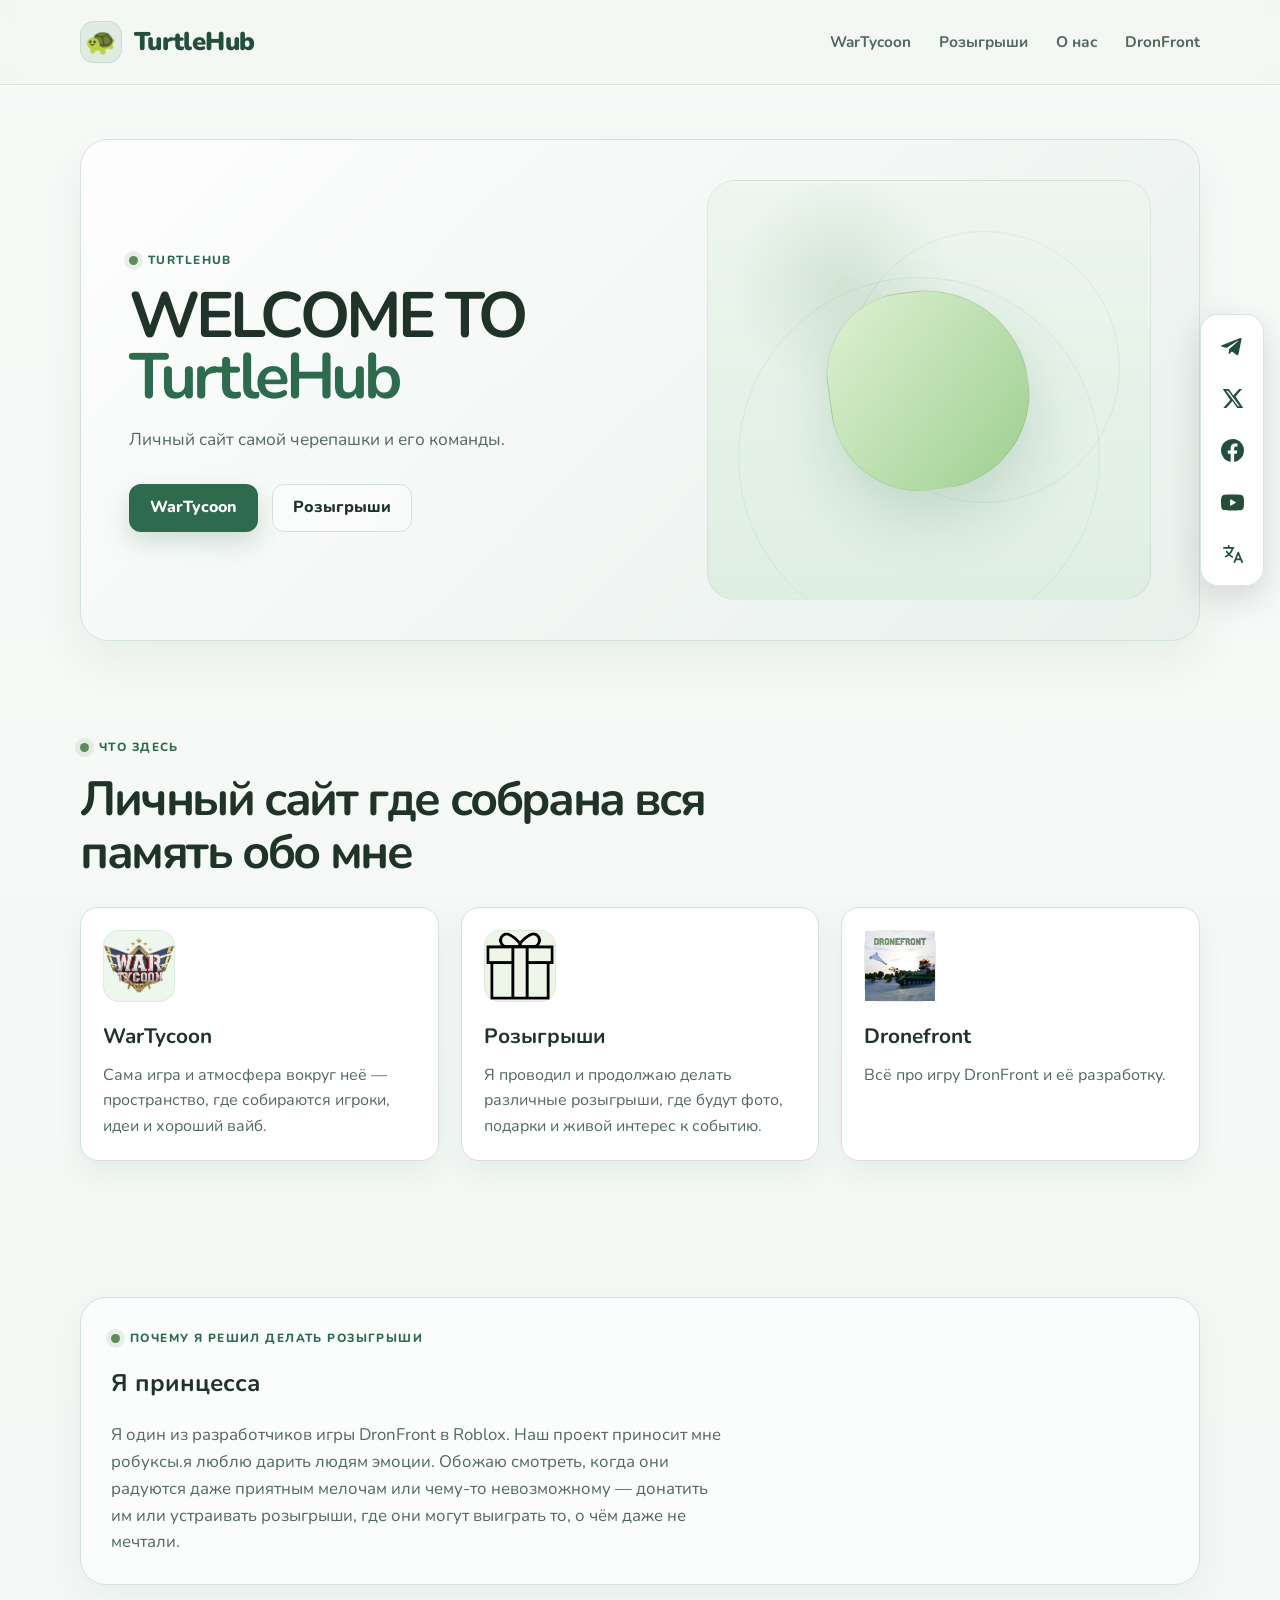
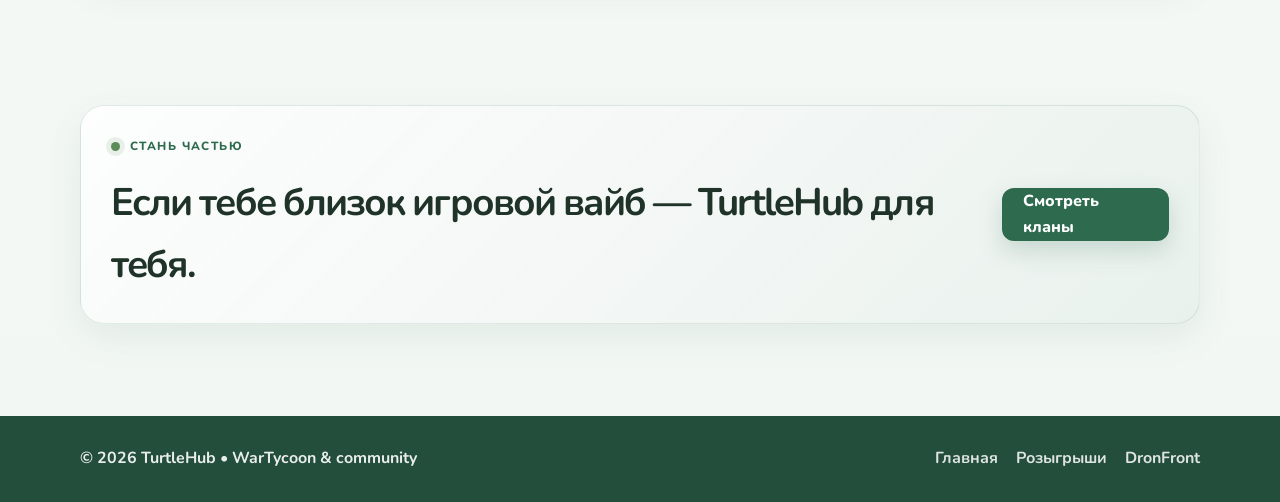
==== Index.html @ 0b76706e "test" ====
﻿<!DOCTYPE html>
<html lang="ru">
<head>
  <meta charset="UTF-8" />
  <meta name="viewport" content="width=device-width, initial-scale=1.0" />
  <meta name="theme-color" content="#F2F7F4" />
  <meta name="description" content= "WELCOME TO TURTLEHUB " />
  <title>TurtleHub — WarTycoon Community</title>
  <link rel="stylesheet" href="index.css" />
  <script src="index.js" defer></script>
</head>
<body>
  <header class="site-header">
    <div class="container nav">
      <a class="brand" href="index.html" aria-label="TurtleHub главная">
        <span class="brand-mark" aria-hidden="true">🐢</span>
        <span class="brand-name">TurtleHub</span>
      </a>

      <nav class="nav-links" aria-label="Главная навигация">
        <!-- <a href="index.html">Главная</a> -->
        <a href="wartycoon.html">WarTycoon</a>
        <a href="giveaways.html">Розыгрыши</a>
        <a href="clans.html">О нас</a>
        <a href="drontfront.html">DronFront</a>
      </nav>

      <!-- <a class="button button-primary" href="https://discord.gg/Zry3S6BJYK">Discord</a> -->
    </div>
  </header>

  <main>
    <section class="hero">
      <div class="container hero-inner">
        <div class="hero-copy">
          <p class="eyebrow">TurtleHub</p>
          <h1>WELCOME TO <span>TurtleHub</span></h1>
          <p class="lead">
             Личный сайт самой черепашки и его команды.
          </p>
          <div class="hero-actions">
            <a class="button button-primary" href="wartycoon.html">WarTycoon</a>
            <a class="button button-secondary" href="giveaways.html">Розыгрыши</a>
          </div>
        </div>

        <div class="hero-visual" aria-label="Иллюстрация комьюнити TurtleHub">
          <!-- <div class="badge">Live community • 3+ клана</div> -->
          <div class="shell-art" aria-hidden="true">
            <!-- <div class="shell-emoji">🐢</div> -->
          </div>
        </div>
      </div>
    </section>

    <section class="section">
      <div class="container">
        <div class="section-header">
          <p class="eyebrow eyebrow-dark">Что здесь</p>
          <h2>Личный сайт где собрана вся память обо мне</h2>
        </div>

        <div class="feature-grid">
          <article class="info-card">
            <div class="card-illustration illustration-1" aria-hidden="true">
                <img src="WT_logo1.png" alt="WarTycoon" />
            </div>
            <h3>WarTycoon</h3>
            <p>Сама игра и атмосфера вокруг неё — пространство, где собираются игроки, идеи и хороший вайб.</p>
          </article>

          <article class="info-card">
            <div class="card-illustration illustration-2" aria-hidden="true">
                <img src="GW_logo1.png" alt="Розыгрыши" />
            </div>
            <h3>Розыгрыши</h3>
            <p>Я проводил и продолжаю делать различные розыгрыши, где будут фото, подарки и живой интерес к событию.</p>
          </article>

          <article class="info-card">
            <div class="card-illustration illustration-3" aria-hidden="true">
                <img src="DF_logo1.jpg" alt="DronFront" />
            </div>
            <h3>Dronefront</h3>
            <p>Всё про игру DronFront и её разработку.</p>
          </article>
        </div>
      </div>
    </section>

    <!-- <section class="section gallery-section">
      <div class="container">
        <div class="section-header section-header-inline">
          <div>
            <p class="eyebrow eyebrow-dark">Комьюнити</p>
            <h2>Эмоции, события и живое участие</h2>
          </div>
          <a class="text-link" href="clans.html">Посмотреть кланы →</a>
        </div>

        <div class="gallery-grid">
          <div class="gallery-item gallery-item-large">
            <span>Сервер и атмосфера</span>
          </div>
          <div class="gallery-item item-two">
            <span>Розыгрыши и подарки</span>
          </div>
          <div class="gallery-item item-three">
            <span>Игровой вайб</span>
          </div>
        </div>
      </div>
    </section> -->

    <section class="section">
      <div class="container">
        <div class="split-panel">
          <div>
            <p class="eyebrow eyebrow-dark">Почему я решил делать розыгрыши</p>
            <h2>Я принцесса </h2>
            <p class="muted-copy">
             Я один из разработчиков игры DronFront в Roblox. Наш проект приносит мне робуксы.я люблю дарить людям эмоции. Обожаю смотреть, когда они радуются даже приятным мелочам или чему-то невозможному — донатить им или устраивать розыгрыши, где они могут выиграть то, о чём даже не мечтали.
            </p>
          </div>
          <!-- <div class="info-stack">
            <div class="mini-box">
              <strong>WarTycoon</strong>
              <span>Игровой проект и культура вокруг него</span>
            </div>
            <div class="mini-box">
              <strong>Розыгрыши</strong>
              <span>События, конкурсы и подарки для участников</span>
            </div>
             <div class="mini-box">
              <strong>DronFront</strong>
              <span>Разработка в RB и мои игровые идеи</span>
            </div> --> 
          </div>
        </div>
      </div>
    </section>

    <section class="section community-section">
      <div class="container community-box">
        <div>
          <p class="eyebrow eyebrow-dark">Стань частью</p>
          <h2>Если тебе близок игровой вайб — TurtleHub для тебя.</h2>
        </div>
        <a class="button button-primary" href="clans.html">Смотреть кланы</a>
      </div>
    </section>
  </main>

  <footer class="site-footer">
    <div class="container footer-inner">
      <p>© <span data-current-year></span> TurtleHub • WarTycoon & community</p>
      <div class="socials" aria-label="Ссылки">
        <a href="index.html">Главная</a>
        <a href="giveaways.html">Розыгрыши</a>
        <a href="drontfront.html">DronFront</a>
      </div>
    </div>
  </footer>

  <nav class="floating-socials" aria-label="Социальные сети">
    <a class="floating-social" href="https://t.me/" target="_blank" rel="noopener noreferrer" aria-label="Telegram" title="Telegram">
      <svg viewBox="0 0 24 24" aria-hidden="true"><path d="M21.4 4.6 18.2 20c-.2 1.1-.9 1.4-1.8.9l-5-3.7-2.4 2.3c-.3.3-.5.5-1 .5l.4-5.1 9.3-8.4c.4-.4-.1-.6-.6-.2L5.6 13.6.7 12.1c-1.1-.3-1.1-1 .2-1.5L20 3.2c.9-.3 1.7.2 1.4 1.4Z"/></svg>
    </a>
    <a class="floating-social" href="https://x.com/" target="_blank" rel="noopener noreferrer" aria-label="X" title="X">
      <svg viewBox="0 0 24 24" aria-hidden="true"><path d="M18.9 2H22l-6.8 7.8L23.2 22h-6.3L12 14.6 5.6 22H2.4l7.3-8.4L1.8 2h6.5l4.5 6.8L18.9 2Zm-1.1 18h1.7L7.3 3.9H5.5L17.8 20Z"/></svg>
    </a>
    <a class="floating-social" href="https://www.facebook.com/" target="_blank" rel="noopener noreferrer" aria-label="Facebook" title="Facebook">
      <svg viewBox="0 0 24 24" aria-hidden="true"><path d="M24 12a12 12 0 1 0-13.9 11.9v-8.4H7.1V12h3V9.3c0-3 1.8-4.7 4.5-4.7 1.3 0 2.6.2 2.6.2v2.9h-1.5c-1.5 0-2 .9-2 1.9V12H17l-.5 3.5h-2.8v8.4A12 12 0 0 0 24 12Z"/></svg>
    </a>
    <a class="floating-social" href="https://www.youtube.com/" target="_blank" rel="noopener noreferrer" aria-label="YouTube" title="YouTube">
      <svg viewBox="0 0 24 24" aria-hidden="true"><path d="M23.5 6.2a3 3 0 0 0-2.1-2.1C19.5 3.6 12 3.6 12 3.6s-7.5 0-9.4.5A3 3 0 0 0 .5 6.2 31 31 0 0 0 0 12a31 31 0 0 0 .5 5.8 3 3 0 0 0 2.1 2.1c1.9.5 9.4.5 9.4.5s7.5 0 9.4-.5a3 3 0 0 0 2.1-2.1A31 31 0 0 0 24 12a31 31 0 0 0-.5-5.8ZM9.6 15.6V8.4l6.3 3.6-6.3 3.6Z"/></svg>
    </a>
    <a class="floating-social" data-translate-link href="https://translate.google.com/" target="_blank" rel="noopener noreferrer" aria-label="Перевести страницу на английский" title="Перевести страницу">
      <svg viewBox="0 0 24 24" aria-hidden="true"><path d="M3 5h10M8 3v2m4 0c-.5 4-3.3 7.1-7 9m1-5c1.1 2.4 3.2 4.4 5.8 5.6M14 20l4-10 4 10m-6.5-3h5"/></svg>
    </a>
  </nav>
</body>
</html>
---- index.css ----
﻿@import url('https://fonts.googleapis.com/css2?family=Nunito:wght@400;500;600;700;800;900&display=swap');

:root {
  --bg: #F2F7F4;
  --bg-soft: #E8F0EC;
  --surface: #FFFFFF;
  --surface-alt: #F7FBF8;
  --primary: #2E6B4E;
  --primary-strong: #234E3B;
  --secondary: #5B8C5A;
  --secondary-soft: rgba(91, 140, 90, 0.12);
  --text: #1F3329;
  --muted: #52675F;
  --line: #D4E2D9;
  --shadow: rgba(46, 107, 78, 0.08);
  --font: "Nunito", "Segoe UI", sans-serif;
}

* { box-sizing: border-box; }
html { scroll-behavior: smooth; }
body {
  margin: 0;
  background: linear-gradient(180deg, #f8faf8 0%, var(--bg) 100%);
  color: var(--text);
  font-family: var(--font);
  line-height: 1.6;
}
img { max-width: 100%; display: block; }
a { color: inherit; text-decoration: none; }
button, input, textarea, select { font: inherit; }
.container { width: min(1120px, calc(100% - 32px)); margin: 0 auto; }

.site-header {
  position: sticky;
  top: 0;
  z-index: 20;
  backdrop-filter: blur(12px);
  background: rgba(242, 247, 244, 0.85);
  border-bottom: 1px solid rgba(212, 226, 217, 0.8);
}

.nav {
  display: flex; align-items: center; justify-content: space-between; gap: 24px;
  min-height: 84px;
}

.brand {
  display: inline-flex; align-items: center; gap: 12px;
  font-weight: 900; color: var(--primary-strong); letter-spacing: -0.04em;
}

.brand-mark {
  display: grid; place-items: center; width: 42px; height: 42px; border-radius: 14px;
  background: var(--secondary-soft); color: var(--primary);
  box-shadow: inset 0 0 0 1px rgba(46, 107, 78, 0.12);
  font-size: 1.6rem;
}

.brand-name { font-size: 1.6rem; }

.nav-links {
  display: flex; align-items: center; gap: 28px; color: var(--muted);
  font-weight: 700; font-size: 0.96rem;
}

.nav-links a:hover, .text-link:hover, .socials a:hover { color: var(--secondary); }

.button {
  display: inline-flex; align-items: center; justify-content: center;
  min-height: 48px; padding: 0 20px; border-radius: 12px; border: 1px solid transparent;
  font-weight: 800; transition: transform 0.2s ease, box-shadow 0.2s ease, background 0.2s ease;
}
.button:hover { transform: translateY(-2px); }

.button-primary {
  background: var(--primary); color: #fff;
  box-shadow: 0 10px 24px rgba(46, 107, 78, 0.2);
}
.button-primary:hover { background: var(--primary-strong); }

.button-secondary {
  border-color: var(--line); background: rgba(255,255,255,0.5); color: var(--text);
}

.hero { padding: 54px 0 26px; }
.hero-inner {
  display: grid; grid-template-columns: 1.1fr 0.9fr; align-items: center; gap: 36px;
  padding: 40px 48px; border: 1px solid var(--line); border-radius: 28px;
  background: linear-gradient(135deg, rgba(255,255,255,0.8), rgba(232,240,236,0.94));
  box-shadow: 0 18px 48px var(--shadow);
}

.eyebrow {
  display: inline-flex; align-items: center; gap: 10px; margin: 0 0 16px;
  color: var(--primary); font-size: 0.74rem; font-weight: 800; letter-spacing: 0.12em; text-transform: uppercase;
}
.eyebrow::before {
  content: ""; width: 9px; height: 9px; border-radius: 50%; background: var(--secondary);
  box-shadow: 0 0 0 5px rgba(91,140,90,0.12);
}
.eyebrow-dark { color: var(--primary); }

h1, h2, h3, p { margin-top: 0; }
.h1, h1 { margin-bottom: 18px; font-size: clamp(2.8rem, 5vw, 5rem); line-height: 0.95; letter-spacing: -0.06em; color: var(--text); }
h1 span { color: var(--primary); }

.lead { max-width: 560px; margin-bottom: 30px; color: var(--muted); font-size: 1.08rem; }
.hero-actions { display: flex; flex-wrap: wrap; gap: 14px; }

.hero-visual {
  position: relative; display: grid; place-items: center; min-height: 420px; border-radius: 28px;
  background: radial-gradient(circle at 30% 25%, rgba(91,140,90,0.16), transparent 25%), linear-gradient(180deg, #edf6ef 0%, #dfeee2 100%);
  border: 1px solid rgba(46,107,78,0.08); overflow: hidden;
}
.hero-visual::before, .hero-visual::after {
  content: ""; position: absolute; border-radius: 50%; border: 1px solid rgba(46,107,78,0.08);
}
.hero-visual::before { width: 270px; height: 270px; top: 50px; right: 30px; }
.hero-visual::after { width: 360px; height: 360px; bottom: -40px; left: 30px; }

.badge {
  position: absolute; top: 22px; right: 22px; padding: 10px 14px; border-radius: 999px;
  background: rgba(255,255,255,0.7); border: 1px solid rgba(46,107,78,0.08); color: var(--primary-strong);
  font-size: 0.8rem; font-weight: 800;
}

.shell-art {
  position: relative; z-index: 1; display: grid; place-items: center; width: 200px; height: 200px;
  border-radius: 44% 56% 52% 48%; background: linear-gradient(135deg, #dff1d4 0%, #9dcf8f 100%);
  box-shadow: 0 25px 60px rgba(46,107,78,0.18); border: 1px solid rgba(46,107,78,0.12); transform: rotate(-8deg);
}
.shell-emoji { font-size: 6rem; filter: drop-shadow(0 10px 12px rgba(46,107,78,0.15)); }

.section { padding: 68px 0; }
.section-header { max-width: 650px; margin-bottom: 28px; }
.section-header h2 {
  margin-bottom: 0; font-size: clamp(2rem, 4vw, 3rem); letter-spacing: -0.05em; line-height: 1.1; color: var(--text);
}

.feature-grid { display: grid; grid-template-columns: repeat(3, 1fr); gap: 22px; }
.info-card {
  padding: 22px 22px 20px; background: var(--surface); border: 1px solid var(--line); border-radius: 18px; box-shadow: 0 12px 28px var(--shadow);
}
.card-illustration {
  display: grid; place-items: center; width: 72px; height: 72px; margin-bottom: 18px; border-radius: 16px;
  font-size: 2rem; background: var(--surface-alt); border: 1px solid rgba(46,107,78,0.08);
}
.illustration-1 { background: #edf7ee; }
.illustration-2 { background: #eef6e9; }
.illustration-3 { background: #f4f8ef; }
.info-card h3 { margin-bottom: 10px; font-size: 1.3rem; color: var(--text); }
.info-card p { margin-bottom: 0; color: var(--muted); }

.gallery-section { padding-top: 36px; }
.section-header-inline {
  display: flex; align-items: end; justify-content: space-between; gap: 24px; max-width: none;
}
.text-link { color: var(--primary); font-weight: 800; }

.gallery-grid { display: grid; grid-template-columns: 1.3fr 1fr 1fr; gap: 18px; }
.gallery-item {
  position: relative; min-height: 260px; display: flex; align-items: end; padding: 20px; border-radius: 22px;
  overflow: hidden; border: 1px solid var(--line); background-size: cover; background-position: center; box-shadow: 0 14px 30px rgba(46,107,78,0.08);
}
.gallery-item::before {
  content: ""; position: absolute; inset: 0; background: linear-gradient(180deg, rgba(31,51,41,0.08), rgba(31,51,41,0.42));
}
.gallery-item span {
  position: relative; z-index: 1; color: white; font-size: 1.2rem; font-weight: 800;
}
.gallery-item-large {
  background: linear-gradient(135deg, rgba(164,206,169,0.48), rgba(46,107,78,0.38)), url('https://images.unsplash.com/photo-1546182990-dffeafbe841d?auto=format&fit=crop&w=900&q=80') center/cover no-repeat;
}
.item-two {
  background: linear-gradient(135deg, rgba(164,206,169,0.46), rgba(46,107,78,0.28)), url('https://images.unsplash.com/photo-1533227268428-f9ed0900fb3b?auto=format&fit=crop&w=700&q=80') center/cover no-repeat;
}
.item-three {
  background: linear-gradient(135deg, rgba(164,206,169,0.46), rgba(46,107,78,0.28)), url('https://images.unsplash.com/photo-1502741338009-cac2772e18bc?auto=format&fit=crop&w=700&q=80') center/cover no-repeat;
}

.split-panel {
  display: grid; grid-template-columns: 1.2fr 0.8fr; gap: 22px; padding: 28px 30px;
  border-radius: 26px; background: rgba(255,255,255,0.7); border: 1px solid var(--line); box-shadow: 0 12px 30px rgba(46,107,78,0.06);
}
.muted-copy { margin-bottom: 0; color: var(--muted); font-size: 1.05rem; }
.info-stack { display: grid; gap: 16px; }
.mini-box {
  padding: 18px 18px; border-radius: 16px; background: var(--surface-alt); border: 1px solid var(--line); display: flex; flex-direction: column; gap: 4px;
}
.mini-box strong { font-size: 1.05rem; }
.mini-box span { color: var(--muted); }

.community-section { padding-top: 52px; }
.community-box {
  display: flex; align-items: center; justify-content: space-between; gap: 20px;
  padding: 28px 30px; border-radius: 24px; border: 1px solid rgba(46,107,78,0.12);
  background: linear-gradient(135deg, rgba(255,255,255,0.82), rgba(232,240,236,0.9)); box-shadow: 0 14px 36px rgba(46,107,78,0.08);
}
.community-box h2 { margin: 0; font-size: clamp(1.8rem, 3vw, 2.6rem); letter-spacing: -0.05em; }

.site-footer { margin-top: 24px; background: var(--primary-strong); color: rgba(255,255,255,0.9); }
.footer-inner {
  display: flex; align-items: center; justify-content: space-between; gap: 20px; min-height: 86px;
}
.footer-inner p { margin: 0; font-weight: 700; }
.socials { display: flex; gap: 18px; flex-wrap: wrap; font-weight: 700; }
.socials a { color: rgba(255,255,255,0.85); }

.floating-socials {
  position: fixed;
  z-index: 30;
  top: 50%;
  right: 16px;
  display: flex;
  flex-direction: column;
  gap: 10px;
  padding: 10px;
  border: 1px solid rgba(212, 226, 217, 0.9);
  border-radius: 18px;
  background: rgba(255, 255, 255, 0.88);
  box-shadow: 0 12px 32px rgba(31, 51, 41, 0.16);
  transform: translateY(-50%);
}

.floating-social {
  display: grid;
  width: 42px;
  height: 42px;
  place-items: center;
  border-radius: 12px;
  color: var(--primary-strong);
  animation: social-float 3s ease-in-out infinite;
  transition: color 0.2s ease, background 0.2s ease, transform 0.2s ease;
}

.floating-social:nth-child(2) { animation-delay: 0.2s; }
.floating-social:nth-child(3) { animation-delay: 0.4s; }
.floating-social:nth-child(4) { animation-delay: 0.6s; }
.floating-social:nth-child(5) { animation-delay: 0.8s; }

.floating-social:hover,
.floating-social:focus-visible {
  color: var(--secondary);
  background: var(--secondary-soft);
  transform: translateX(-3px);
}

.floating-social svg {
  width: 23px;
  height: 23px;
  fill: currentColor;
}

.floating-social:last-child svg {
  fill: none;
  stroke: currentColor;
  stroke-width: 1.8;
  stroke-linecap: round;
  stroke-linejoin: round;
}

@keyframes social-float {
  0%, 100% { translate: 0 0; }
  50% { translate: 0 -4px; }
}

.page-hero {
  padding: 54px 0 20px;
}
.page-title {
  padding: 30px 36px; border: 1px solid var(--line); background: linear-gradient(135deg, rgba(255,255,255,0.8), rgba(232,240,236,0.96));
  border-radius: 28px; box-shadow: 0 18px 48px var(--shadow);
}
.page-title h1 { margin-bottom: 8px; }
.page-title p { margin-bottom: 0; color: var(--muted); font-size: 1.08rem; }

.content-grid { display: grid; grid-template-columns: 1.2fr 0.8fr; gap: 22px; }
.article-card, .side-card {
  border: 1px solid var(--line); background: rgba(255,255,255,0.86); border-radius: 22px; padding: 24px; box-shadow: 0 12px 30px rgba(46,107,78,0.05);
}
.article-card h2 { margin-bottom: 12px; font-size: clamp(1.8rem,3vw,2.5rem); }
.article-card p, .article-card li, .side-card p { color: var(--muted); }
.article-card ul { padding-left: 18px; margin: 0; }
.article-card li { margin-bottom: 8px; }

.check-list { list-style: none; padding: 0; margin: 0; display: grid; gap: 12px; }
.check-list li { display: flex; align-items: center; gap: 10px; color: var(--text); }
.check-list li::before {
  content: "✓"; display: inline-grid; place-items: center; width: 24px; height: 24px; border-radius: 50%; background: #EAF5E8; color: var(--primary); font-weight: 900;
}

.photo-strip {
  display: grid; grid-template-columns: repeat(3,1fr); gap: 14px; margin-top: 22px;
}
.photo-box {
  min-height: 180px; border-radius: 18px; position: relative; overflow: hidden; border: 1px solid var(--line); display: flex; align-items: end; padding: 14px; background-size: cover; background-position: center;
}
.photo-box::before { content: ""; position: absolute; inset: 0; background: linear-gradient(180deg, rgba(31,51,41,0.1), rgba(31,51,41,0.45)); }
.photo-box span { position: relative; z-index: 1; color: white; font-weight: 800; }
.photo-one { background: linear-gradient(135deg, rgba(164,206,169,0.3), rgba(46,107,78,0.18)), url('https://images.unsplash.com/photo-1511497584788-876760111969?auto=format&fit=crop&w=700&q=80') center/cover no-repeat; }
.photo-two { background: linear-gradient(135deg, rgba(164,206,169,0.3), rgba(46,107,78,0.18)), url('https://images.unsplash.com/photo-1529156069898-49953e39b3ac?auto=format&fit=crop&w=700&q=80') center/cover no-repeat; }
.photo-three { background: linear-gradient(135deg, rgba(164,206,169,0.3), rgba(46,107,78,0.18)), url('https://images.unsplash.com/photo-1545239351-1141bd82e8a6?auto=format&fit=crop&w=700&q=80') center/cover no-repeat; }

.clan-grid { display: grid; grid-template-columns: repeat(3,1fr); gap: 20px; }
.clan-card {
  padding: 22px; border-radius: 20px; background: rgba(255,255,255,0.88); border: 1px solid var(--line); box-shadow: 0 12px 28px var(--shadow);
}
.clan-badge {
  display: inline-flex; padding: 8px 12px; border-radius: 999px; background: rgba(91,140,90,0.12); color: var(--primary); font-weight: 800; margin-bottom: 12px;
}
.clan-card h3 { margin-bottom: 8px; font-size: 1.4rem; }
.clan-card p { margin-bottom: 14px; color: var(--muted); }
.clan-meta { display: flex; flex-wrap: wrap; gap: 8px; }
.clan-meta span {
  display: inline-flex; padding: 6px 10px; border-radius: 999px; background: #F1F7F2; border: 1px solid rgba(46,107,78,0.08); font-size: 0.8rem; color: var(--primary); font-weight: 700;
}

.dev-box {
  padding: 24px; border-radius: 20px; background: linear-gradient(135deg, rgba(255,255,255,0.85), rgba(232,240,236,0.9)); border: 1px solid var(--line);
  box-shadow: 0 12px 30px rgba(46,107,78,0.06);
}
.dev-box strong { display: block; margin-bottom: 10px; }

@media (max-width: 860px) {
  .nav { flex-wrap: wrap; justify-content: center; padding-block: 18px; }
  .nav-links { order: 3; width: 100%; justify-content: center; flex-wrap: wrap; }
  .hero-inner, .feature-grid, .gallery-grid, .split-panel, .content-grid, .clan-grid, .photo-strip { grid-template-columns: 1fr; }
  .hero-inner { padding: 28px 22px; }
  .gallery-grid { display: grid; }
  .section-header-inline, .community-box { display: grid; }
  .community-box { justify-content: flex-start; }
}

@media (max-width: 560px) {
  .nav .button { width: auto; }
  .hero-actions .button, .community-box > .button { width: 100%; }
  .hero-actions { flex-direction: column; align-items: stretch; }
  .footer-inner { flex-direction: column; justify-content: center; text-align: center; padding: 18px 0; }
  .floating-socials { right: 8px; gap: 6px; padding: 7px; }
  .floating-social { width: 36px; height: 36px; }
  .floating-social svg { width: 20px; height: 20px; }
}

@media (prefers-reduced-motion: reduce) {
  html { scroll-behavior: auto; }
  *, *::before, *::after { transition-duration: 0.01ms !important; animation-duration: 0.01ms !important; animation-iteration-count: 1 !important; }
}
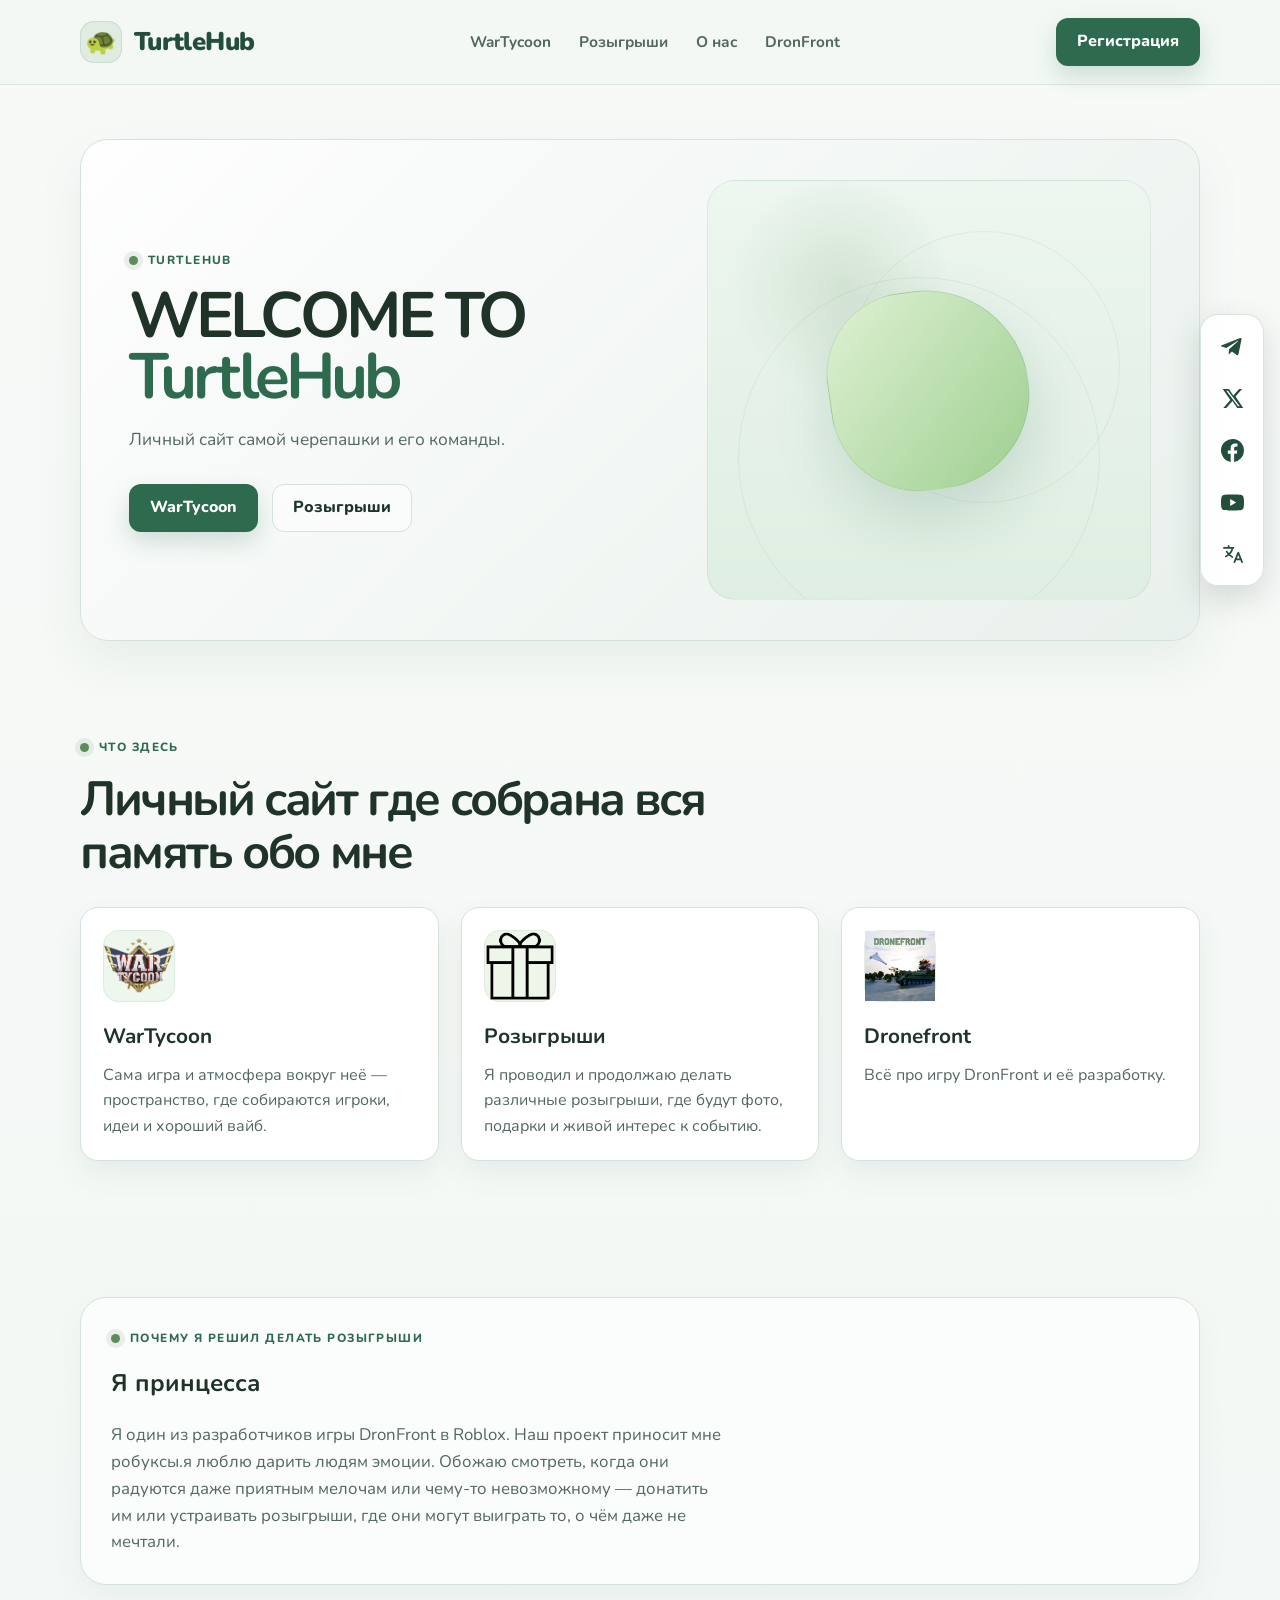
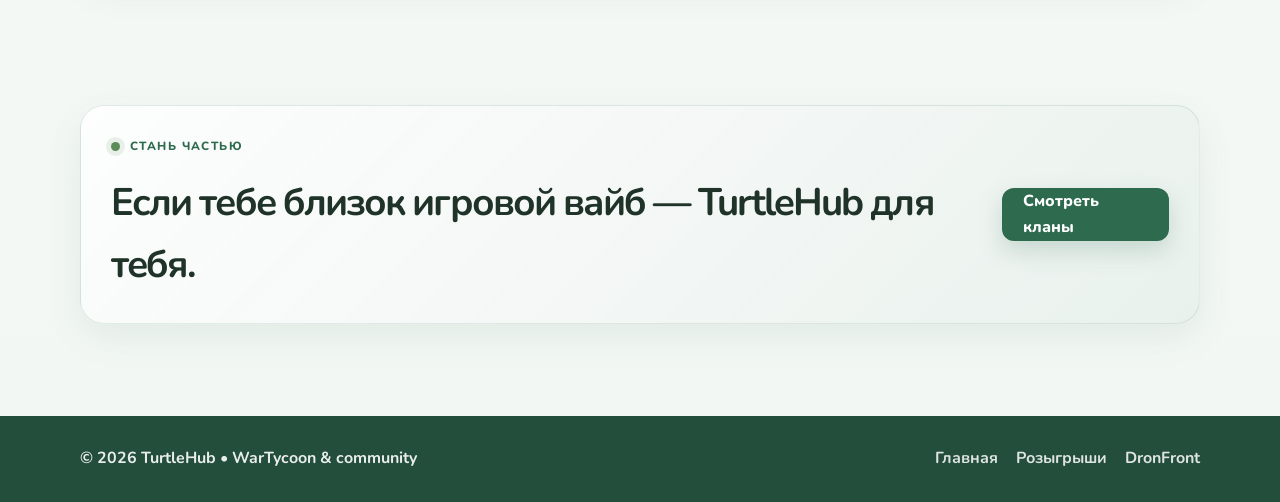
==== commit 9ea13907: "Added server.js file to handle backend logic and updated .gitignore to exclude unnecessary files. Up" ====
--- a/Index.html
+++ b/Index.html
@@ -5,7 +5,7 @@
   <meta name="viewport" content="width=device-width, initial-scale=1.0" />
   <meta name="theme-color" content="#F2F7F4" />
   <meta name="description" content= "WELCOME TO TURTLEHUB " />
-  <title>TurtleHub — WarTycoon Community</title>
+  <title>TurtleHub</title>
   <link rel="stylesheet" href="index.css" />
   <script src="index.js" defer></script>
 </head>
@@ -25,6 +25,7 @@
         <a href="drontfront.html">DronFront</a>
       </nav>
 
+      <button class="button button-primary" type="button" data-open-registration>Регистрация</button>
       <!-- <a class="button button-primary" href="https://discord.gg/Zry3S6BJYK">Discord</a> -->
     </div>
   </header>
@@ -151,6 +152,31 @@
     </section>
   </main>
 
+  <dialog class="registration-dialog" data-registration-dialog aria-labelledby="registration-title">
+    <div class="registration-heading">
+      <div>
+        <p class="eyebrow eyebrow-dark">TurtleHub</p>
+        <h2 id="registration-title">Создать аккаунт</h2>
+      </div>
+      <button class="dialog-close" type="button" data-close-registration aria-label="Закрыть окно">×</button>
+    </div>
+    <form class="registration-form" data-registration-form>
+      <label for="registration-username">Логин</label>
+      <input id="registration-username" name="username" type="text" minlength="3" maxlength="20"
+        pattern="[A-Za-z0-9_]+" autocomplete="username" required
+        title="От 3 до 20 символов: латинские буквы, цифры и знак _" />
+      <small>От 3 до 20 символов: латинские буквы, цифры и знак _</small>
+
+      <label for="registration-password">Пароль</label>
+      <input id="registration-password" name="password" type="password" minlength="8" maxlength="128"
+        autocomplete="new-password" required />
+      <small>Минимум 8 символов</small>
+
+      <button class="button button-primary registration-submit" type="submit">Зарегистрироваться</button>
+      <p class="registration-message" data-registration-message role="status" aria-live="polite"></p>
+    </form>
+  </dialog>
+
   <footer class="site-footer">
     <div class="container footer-inner">
       <p>© <span data-current-year></span> TurtleHub • WarTycoon & community</p>
--- a/index.css
+++ b/index.css
@@ -82,6 +82,37 @@
   border-color: var(--line); background: rgba(255,255,255,0.5); color: var(--text);
 }
 
+.registration-dialog {
+  width: min(440px, calc(100% - 32px));
+  padding: 28px;
+  border: 1px solid var(--line);
+  border-radius: 22px;
+  color: var(--text);
+  background: var(--surface);
+  box-shadow: 0 24px 70px rgba(31, 51, 41, 0.24);
+}
+.registration-dialog::backdrop { background: rgba(20, 35, 27, 0.55); backdrop-filter: blur(4px); }
+.registration-heading { display: flex; align-items: flex-start; justify-content: space-between; gap: 16px; }
+.registration-heading .eyebrow { margin-bottom: 8px; }
+.registration-heading h2 { margin-bottom: 18px; font-size: 1.7rem; }
+.dialog-close {
+  display: grid; width: 36px; height: 36px; place-items: center; flex: 0 0 auto;
+  border: 1px solid var(--line); border-radius: 10px; background: var(--surface-alt);
+  color: var(--muted); font-size: 1.5rem; line-height: 1; cursor: pointer;
+}
+.registration-form { display: grid; gap: 9px; }
+.registration-form label { margin-top: 6px; font-weight: 800; }
+.registration-form input {
+  width: 100%; min-height: 46px; padding: 10px 12px; border: 1px solid var(--line);
+  border-radius: 10px; background: var(--surface-alt); color: var(--text);
+}
+.registration-form input:focus { outline: 3px solid rgba(91, 140, 90, 0.2); border-color: var(--secondary); }
+.registration-form small { margin-top: -5px; color: var(--muted); }
+.registration-submit { margin-top: 12px; cursor: pointer; }
+.registration-submit:disabled { cursor: wait; opacity: 0.7; }
+.registration-message { min-height: 1.6em; margin: 0; color: var(--primary-strong); font-weight: 700; }
+.registration-message[data-state="error"] { color: #a52e2e; }
+
 .hero { padding: 54px 0 26px; }
 .hero-inner {
   display: grid; grid-template-columns: 1.1fr 0.9fr; align-items: center; gap: 36px;
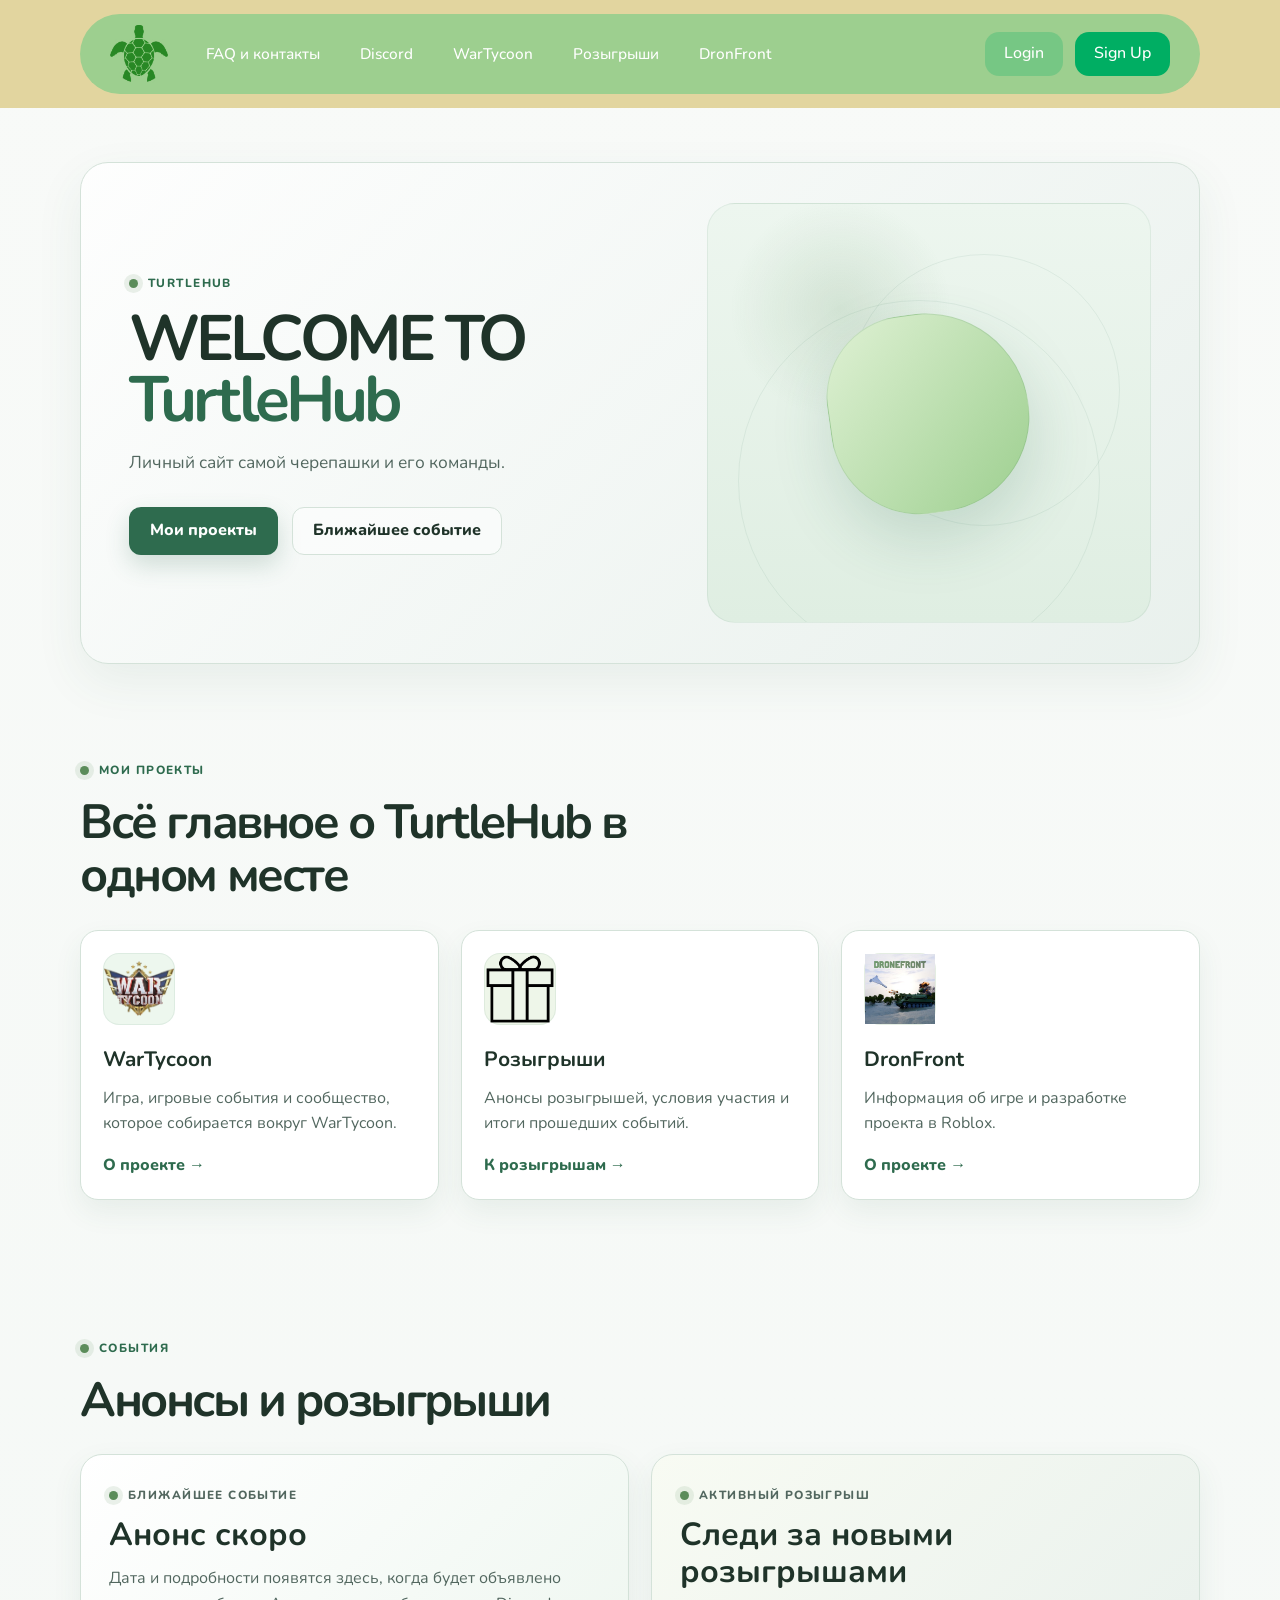
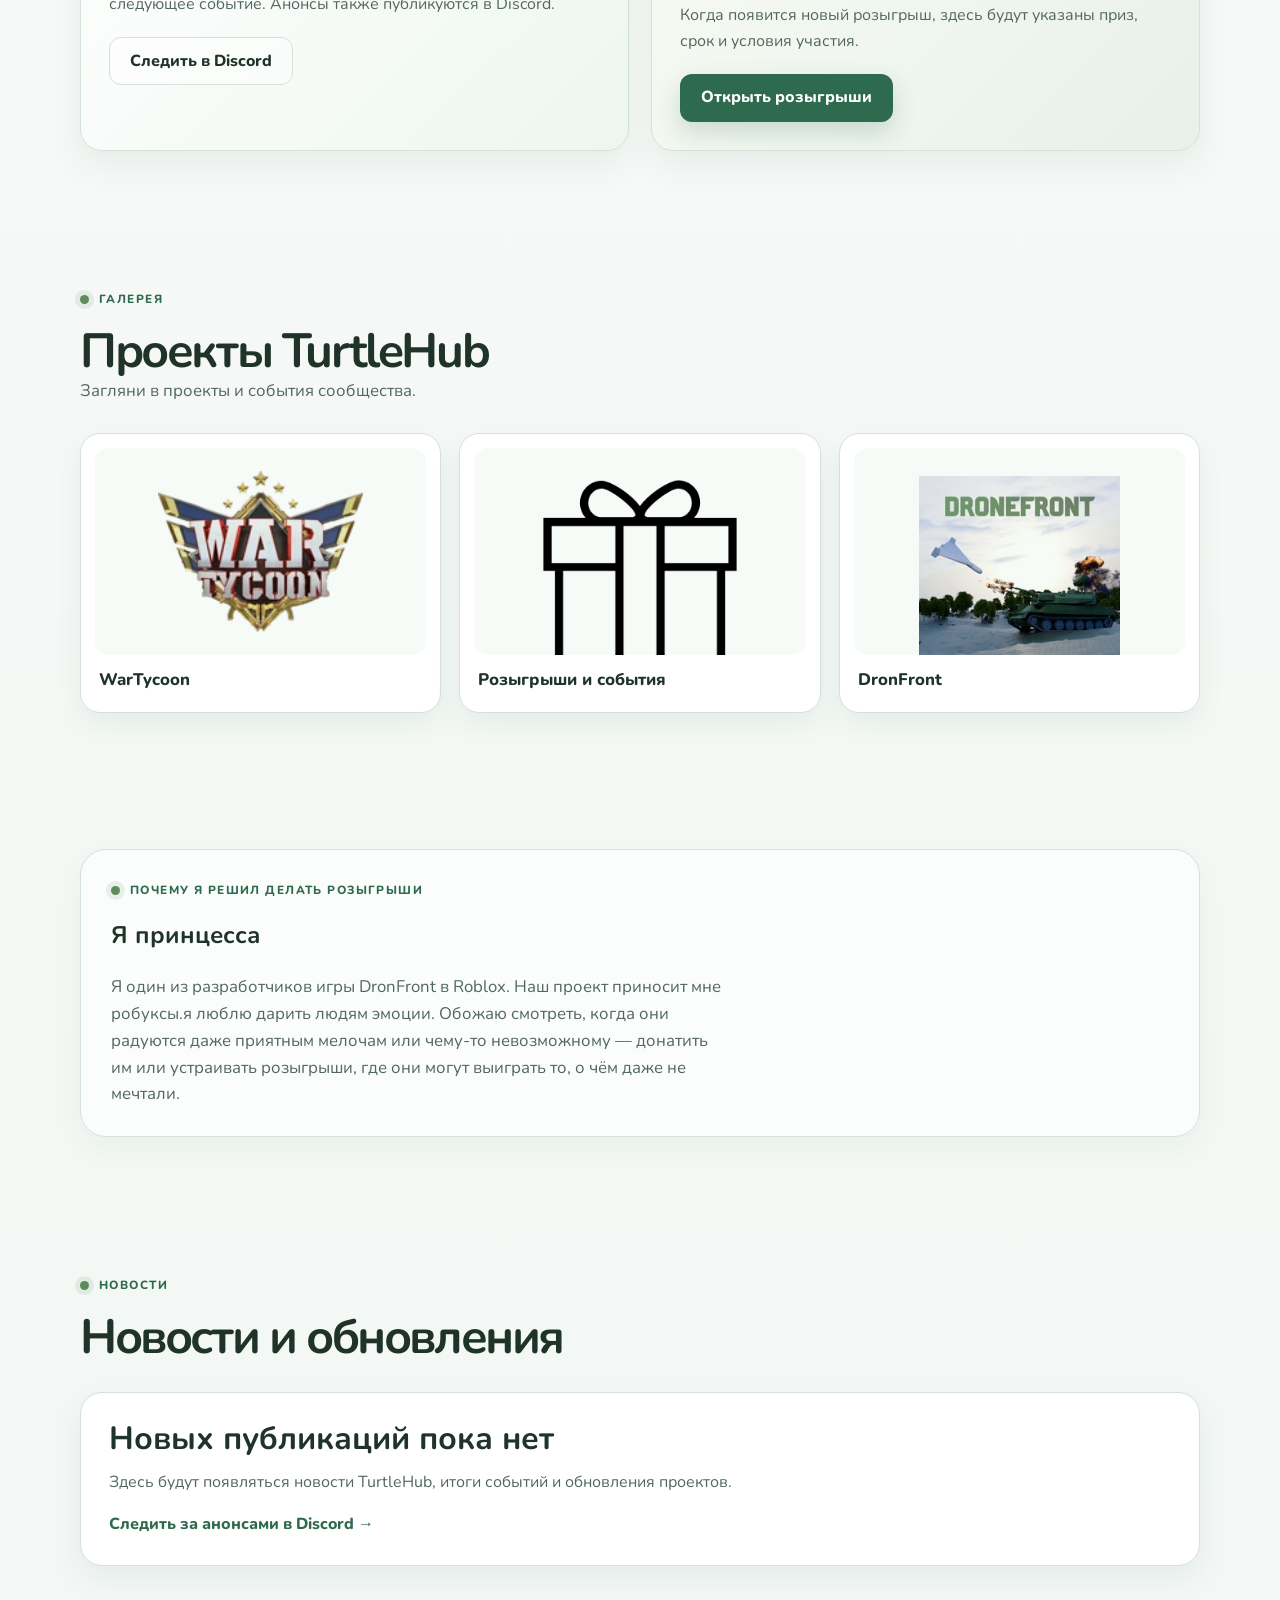
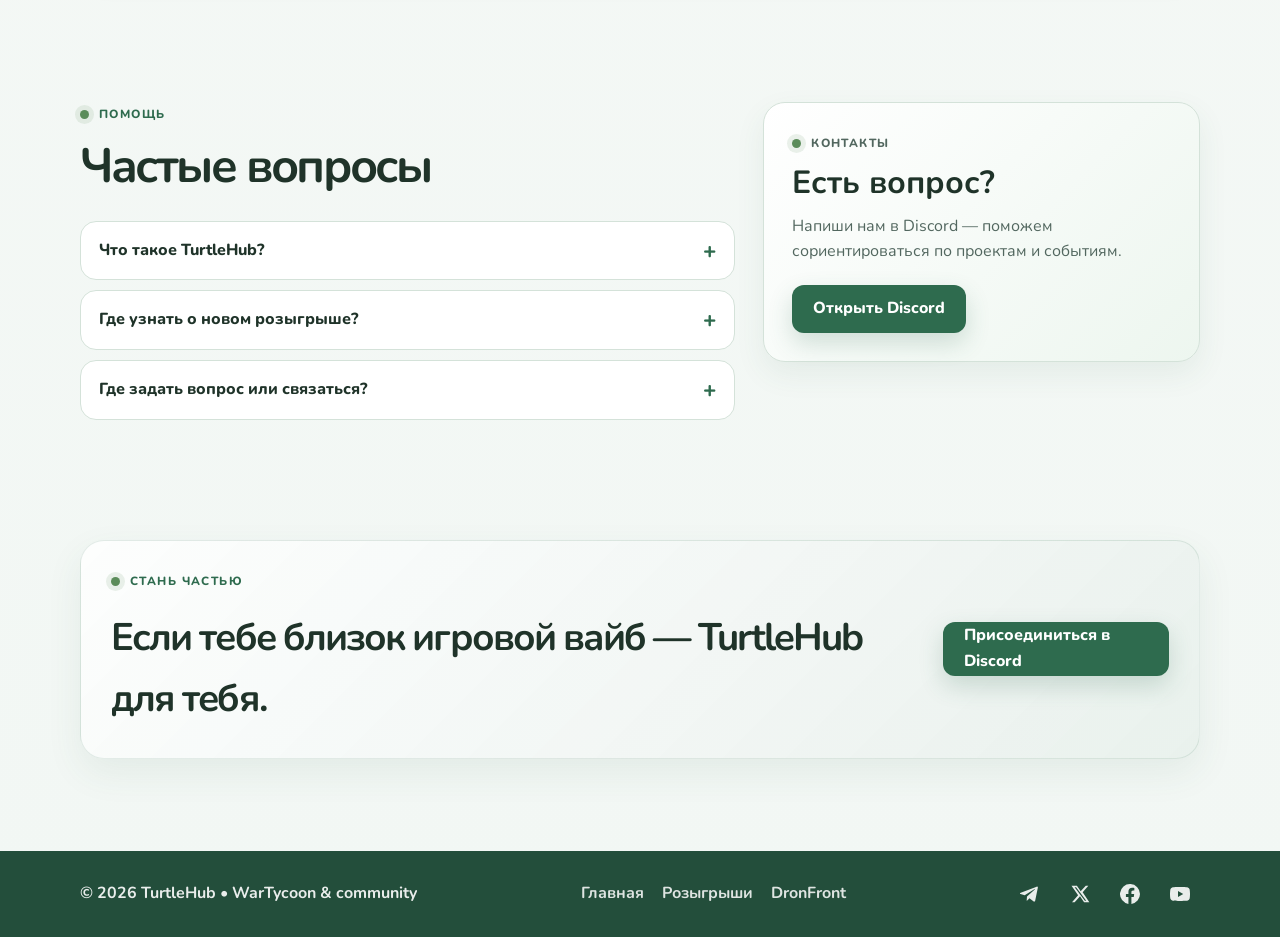
==== commit 859ea05b: "bug: fixed the issue with the giveaways page not loading properly and updated the index page with ne" ====
--- a/Index.html
+++ b/Index.html
@@ -7,26 +7,35 @@
   <meta name="description" content= "WELCOME TO TURTLEHUB " />
   <title>TurtleHub</title>
   <link rel="stylesheet" href="index.css" />
-  <script src="index.js" defer></script>
+  <script type="module" src="index.js"></script>
 </head>
 <body>
   <header class="site-header">
     <div class="container nav">
-      <a class="brand" href="index.html" aria-label="TurtleHub главная">
-        <span class="brand-mark" aria-hidden="true">🐢</span>
-        <span class="brand-name">TurtleHub</span>
+      <a class="brand" href="Index.html" aria-label="TurtleHub главная">
+        <img class="brand-mark" src="./Turtle_logo1.jpg" alt="" width="58" height="58" />
       </a>
 
-      <nav class="nav-links" aria-label="Главная навигация">
-        <!-- <a href="index.html">Главная</a> -->
-        <a href="wartycoon.html">WarTycoon</a>
-        <a href="giveaways.html">Розыгрыши</a>
-        <a href="clans.html">О нас</a>
-        <a href="drontfront.html">DronFront</a>
-      </nav>
-
-      <button class="button button-primary" type="button" data-open-registration>Регистрация</button>
-      <!-- <a class="button button-primary" href="https://discord.gg/Zry3S6BJYK">Discord</a> -->
+      <button class="menu-toggle" type="button" data-menu-toggle aria-controls="site-navigation"
+        aria-expanded="false" aria-label="Открыть меню">
+        <span></span><span></span><span></span>
+      </button>
+
+      <div class="nav-menu" id="site-navigation" data-nav-menu>
+        <nav class="nav-links" aria-label="Главная навигация">
+          <a href="Index.html#faq">FAQ и контакты</a>
+          <a href="https://discord.gg/Zry3S6BJYK" target="_blank" rel="noopener noreferrer">Discord</a>
+          <a href="wartycoon.html">WarTycoon</a>
+          <a href="giveaways.html">Розыгрыши</a>
+          <a href="drontfront.html">DronFront</a>
+        </nav>
+
+        <div class="auth-actions" data-auth-buttons>
+          <a class="button button-login" href="Index.html?auth=login" data-open-login>Login</a>
+          <a class="button button-primary" href="Index.html?auth=register" data-open-registration>Sign Up</a>
+        </div>
+        <button class="button button-primary auth-logout" type="button" data-auth-logout hidden>Выйти</button>
+      </div>
     </div>
   </header>
 
@@ -40,13 +49,12 @@
              Личный сайт самой черепашки и его команды.
           </p>
           <div class="hero-actions">
-            <a class="button button-primary" href="wartycoon.html">WarTycoon</a>
-            <a class="button button-secondary" href="giveaways.html">Розыгрыши</a>
+            <a class="button button-primary" href="#projects">Мои проекты</a>
+            <a class="button button-secondary" href="#events">Ближайшее событие</a>
           </div>
         </div>
 
         <div class="hero-visual" aria-label="Иллюстрация комьюнити TurtleHub">
-          <!-- <div class="badge">Live community • 3+ клана</div> -->
           <div class="shell-art" aria-hidden="true">
             <!-- <div class="shell-emoji">🐢</div> -->
           </div>
@@ -54,11 +62,11 @@
       </div>
     </section>
 
-    <section class="section">
+    <section class="section" id="projects">
       <div class="container">
         <div class="section-header">
-          <p class="eyebrow eyebrow-dark">Что здесь</p>
-          <h2>Личный сайт где собрана вся память обо мне</h2>
+          <p class="eyebrow eyebrow-dark">Мои проекты</p>
+          <h2>Всё главное о TurtleHub в одном месте</h2>
         </div>
 
         <div class="feature-grid">
@@ -67,7 +75,8 @@
                 <img src="WT_logo1.png" alt="WarTycoon" />
             </div>
             <h3>WarTycoon</h3>
-            <p>Сама игра и атмосфера вокруг неё — пространство, где собираются игроки, идеи и хороший вайб.</p>
+            <p>Игра, игровые события и сообщество, которое собирается вокруг WarTycoon.</p>
+            <a class="text-link" href="wartycoon.html">О проекте →</a>
           </article>
 
           <article class="info-card">
@@ -75,16 +84,65 @@
                 <img src="GW_logo1.png" alt="Розыгрыши" />
             </div>
             <h3>Розыгрыши</h3>
-            <p>Я проводил и продолжаю делать различные розыгрыши, где будут фото, подарки и живой интерес к событию.</p>
+            <p>Анонсы розыгрышей, условия участия и итоги прошедших событий.</p>
+            <a class="text-link" href="giveaways.html">К розыгрышам →</a>
           </article>
 
           <article class="info-card">
             <div class="card-illustration illustration-3" aria-hidden="true">
                 <img src="DF_logo1.jpg" alt="DronFront" />
             </div>
-            <h3>Dronefront</h3>
-            <p>Всё про игру DronFront и её разработку.</p>
-          </article>
+            <h3>DronFront</h3>
+            <p>Информация об игре и разработке проекта в Roblox.</p>
+            <a class="text-link" href="drontfront.html">О проекте →</a>
+          </article>
+        </div>
+      </div>
+    </section>
+
+    <section class="section" id="events">
+      <div class="container">
+        <div class="section-header">
+          <p class="eyebrow eyebrow-dark">События</p>
+          <h2>Анонсы и розыгрыши</h2>
+        </div>
+        <div class="dashboard-grid">
+          <article class="dashboard-card event-card">
+            <p class="eyebrow">Ближайшее событие</p>
+            <h3>Анонс скоро</h3>
+            <p>Дата и подробности появятся здесь, когда будет объявлено следующее событие. Анонсы также публикуются в Discord.</p>
+            <a class="button button-secondary" href="https://discord.gg/Zry3S6BJYK" target="_blank" rel="noopener noreferrer">Следить в Discord</a>
+          </article>
+          <article class="dashboard-card giveaway-card" id="active-giveaway">
+            <p class="eyebrow">Активный розыгрыш</p>
+            <h3>Следи за новыми розыгрышами</h3>
+            <p>Когда появится новый розыгрыш, здесь будут указаны приз, срок и условия участия.</p>
+            <a class="button button-primary" href="giveaways.html">Открыть розыгрыши</a>
+          </article>
+        </div>
+      </div>
+    </section>
+
+    <section class="section" id="gallery">
+      <div class="container">
+        <div class="section-header">
+          <p class="eyebrow eyebrow-dark">Галерея</p>
+          <h2>Проекты TurtleHub</h2>
+          <p class="muted-copy">Загляни в проекты и события сообщества.</p>
+        </div>
+        <div class="media-grid">
+          <a class="media-card" href="wartycoon.html">
+            <span class="media-preview"><img src="WT_logo1.png" alt="" /></span>
+            <span class="media-caption">WarTycoon</span>
+          </a>
+          <a class="media-card" href="giveaways.html">
+            <span class="media-preview"><img src="GW_logo1.png" alt="" /></span>
+            <span class="media-caption">Розыгрыши и события</span>
+          </a>
+          <a class="media-card" href="drontfront.html">
+            <span class="media-preview"><img src="DF_logo1.jpg" alt="" /></span>
+            <span class="media-caption">DronFront</span>
+          </a>
         </div>
       </div>
     </section>
@@ -96,7 +154,6 @@
             <p class="eyebrow eyebrow-dark">Комьюнити</p>
             <h2>Эмоции, события и живое участие</h2>
           </div>
-          <a class="text-link" href="clans.html">Посмотреть кланы →</a>
         </div>
 
         <div class="gallery-grid">
@@ -141,13 +198,58 @@
       </div>
     </section>
 
+    <section class="section" id="updates">
+      <div class="container">
+        <div class="section-header">
+          <p class="eyebrow eyebrow-dark">Новости</p>
+          <h2>Новости и обновления</h2>
+        </div>
+        <article class="dashboard-card updates-card">
+          <h3>Новых публикаций пока нет</h3>
+          <p>Здесь будут появляться новости TurtleHub, итоги событий и обновления проектов.</p>
+          <a class="text-link" href="https://discord.gg/Zry3S6BJYK" target="_blank" rel="noopener noreferrer">Следить за анонсами в Discord →</a>
+        </article>
+      </div>
+    </section>
+
+    <section class="section" id="faq">
+      <div class="container faq-contact-grid">
+        <div>
+          <div class="section-header">
+            <p class="eyebrow eyebrow-dark">Помощь</p>
+            <h2>Частые вопросы</h2>
+          </div>
+          <div class="faq-list">
+            <details class="faq-item">
+              <summary>Что такое TurtleHub?</summary>
+              <p>Это место, где собраны мои проекты, новости и информация о событиях сообщества.</p>
+            </details>
+            <details class="faq-item">
+              <summary>Где узнать о новом розыгрыше?</summary>
+              <p>Следи за разделом розыгрышей на сайте и за анонсами в Discord.</p>
+            </details>
+            <details class="faq-item">
+              <summary>Где задать вопрос или связаться?</summary>
+              <p>Напиши в Discord TurtleHub — там можно узнать о проектах и ближайших событиях.</p>
+            </details>
+          </div>
+        </div>
+        <aside class="contact-card">
+          <p class="eyebrow eyebrow-dark">Контакты</p>
+          <h2>Есть вопрос?</h2>
+          <p>Напиши нам в Discord — поможем сориентироваться по проектам и событиям.</p>
+          <a class="button button-primary" href="https://discord.gg/Zry3S6BJYK" target="_blank" rel="noopener noreferrer">Открыть Discord</a>
+        </aside>
+      </div>
+    </section>
+
     <section class="section community-section">
       <div class="container community-box">
         <div>
           <p class="eyebrow eyebrow-dark">Стань частью</p>
           <h2>Если тебе близок игровой вайб — TurtleHub для тебя.</h2>
         </div>
-        <a class="button button-primary" href="clans.html">Смотреть кланы</a>
+        <a class="button button-primary" href="https://discord.gg/Zry3S6BJYK" target="_blank" rel="noopener noreferrer">Присоединиться в Discord</a>
       </div>
     </section>
   </main>
@@ -156,7 +258,7 @@
     <div class="registration-heading">
       <div>
         <p class="eyebrow eyebrow-dark">TurtleHub</p>
-        <h2 id="registration-title">Создать аккаунт</h2>
+        <h2 id="registration-title" data-auth-title>Создать аккаунт</h2>
       </div>
       <button class="dialog-close" type="button" data-close-registration aria-label="Закрыть окно">×</button>
     </div>
@@ -170,9 +272,10 @@
       <label for="registration-password">Пароль</label>
       <input id="registration-password" name="password" type="password" minlength="8" maxlength="128"
         autocomplete="new-password" required />
-      <small>Минимум 8 символов</small>
-
-      <button class="button button-primary registration-submit" type="submit">Зарегистрироваться</button>
+      <small data-password-hint>Минимум 8 символов</small>
+
+      <button class="button button-primary registration-submit" data-auth-submit type="submit">Зарегистрироваться</button>
+      <button class="auth-mode-toggle" data-auth-toggle type="button">Уже есть аккаунт? Войти</button>
       <p class="registration-message" data-registration-message role="status" aria-live="polite"></p>
     </form>
   </dialog>
@@ -185,10 +288,24 @@
         <a href="giveaways.html">Розыгрыши</a>
         <a href="drontfront.html">DronFront</a>
       </div>
+      <nav class="footer-socials" aria-label="Социальные сети">
+        <a class="footer-social" href="https://t.me/" target="_blank" rel="noopener noreferrer" aria-label="Telegram" title="Telegram">
+          <svg viewBox="0 0 24 24" aria-hidden="true"><path d="M21.4 4.6 18.2 20c-.2 1.1-.9 1.4-1.8.9l-5-3.7-2.4 2.3c-.3.3-.5.5-1 .5l.4-5.1 9.3-8.4c.4-.4-.1-.6-.6-.2L5.6 13.6.7 12.1c-1.1-.3-1.1-1 .2-1.5L20 3.2c.9-.3 1.7.2 1.4 1.4Z"/></svg>
+        </a>
+        <a class="footer-social" href="https://x.com/" target="_blank" rel="noopener noreferrer" aria-label="X" title="X">
+          <svg viewBox="0 0 24 24" aria-hidden="true"><path d="M18.9 2H22l-6.8 7.8L23.2 22h-6.3L12 14.6 5.6 22H2.4l7.3-8.4L1.8 2h6.5l4.5 6.8L18.9 2Zm-1.1 18h1.7L7.3 3.9H5.5L17.8 20Z"/></svg>
+        </a>
+        <a class="footer-social" href="https://www.facebook.com/" target="_blank" rel="noopener noreferrer" aria-label="Facebook" title="Facebook">
+          <svg viewBox="0 0 24 24" aria-hidden="true"><path d="M24 12a12 12 0 1 0-13.9 11.9v-8.4H7.1V12h3V9.3c0-3 1.8-4.7 4.5-4.7 1.3 0 2.6.2 2.6.2v2.9h-1.5c-1.5 0-2 .9-2 1.9V12H17l-.5 3.5h-2.8v8.4A12 12 0 0 0 24 12Z"/></svg>
+        </a>
+        <a class="footer-social" href="https://www.youtube.com/" target="_blank" rel="noopener noreferrer" aria-label="YouTube" title="YouTube">
+          <svg viewBox="0 0 24 24" aria-hidden="true"><path d="M23.5 6.2a3 3 0 0 0-2.1-2.1C19.5 3.6 12 3.6 12 3.6s-7.5 0-9.4.5A3 3 0 0 0 .5 6.2 31 31 0 0 0 0 12a31 31 0 0 0 .5 5.8 3 3 0 0 0 2.1 2.1c1.9.5 9.4.5 9.4.5s7.5 0 9.4-.5a3 3 0 0 0 2.1-2.1A31 31 0 0 0 24 12a31 31 0 0 0-.5-5.8ZM9.6 15.6V8.4l6.3 3.6-6.3 3.6Z"/></svg>
+        </a>
+      </nav>
     </div>
   </footer>
 
-  <nav class="floating-socials" aria-label="Социальные сети">
+  <!-- <nav class="floating-socials" aria-label="Социальные сети">
     <a class="floating-social" href="https://t.me/" target="_blank" rel="noopener noreferrer" aria-label="Telegram" title="Telegram">
       <svg viewBox="0 0 24 24" aria-hidden="true"><path d="M21.4 4.6 18.2 20c-.2 1.1-.9 1.4-1.8.9l-5-3.7-2.4 2.3c-.3.3-.5.5-1 .5l.4-5.1 9.3-8.4c.4-.4-.1-.6-.6-.2L5.6 13.6.7 12.1c-1.1-.3-1.1-1 .2-1.5L20 3.2c.9-.3 1.7.2 1.4 1.4Z"/></svg>
     </a>
@@ -204,6 +321,6 @@
     <a class="floating-social" data-translate-link href="https://translate.google.com/" target="_blank" rel="noopener noreferrer" aria-label="Перевести страницу на английский" title="Перевести страницу">
       <svg viewBox="0 0 24 24" aria-hidden="true"><path d="M3 5h10M8 3v2m4 0c-.5 4-3.3 7.1-7 9m1-5c1.1 2.4 3.2 4.4 5.8 5.6M14 20l4-10 4 10m-6.5-3h5"/></svg>
     </a>
-  </nav>
+  </nav> -->
 </body>
 </html>
--- a/index.css
+++ b/index.css
@@ -1,117 +1,4 @@
-﻿@import url('https://fonts.googleapis.com/css2?family=Nunito:wght@400;500;600;700;800;900&display=swap');
-
-:root {
-  --bg: #F2F7F4;
-  --bg-soft: #E8F0EC;
-  --surface: #FFFFFF;
-  --surface-alt: #F7FBF8;
-  --primary: #2E6B4E;
-  --primary-strong: #234E3B;
-  --secondary: #5B8C5A;
-  --secondary-soft: rgba(91, 140, 90, 0.12);
-  --text: #1F3329;
-  --muted: #52675F;
-  --line: #D4E2D9;
-  --shadow: rgba(46, 107, 78, 0.08);
-  --font: "Nunito", "Segoe UI", sans-serif;
-}
-
-* { box-sizing: border-box; }
-html { scroll-behavior: smooth; }
-body {
-  margin: 0;
-  background: linear-gradient(180deg, #f8faf8 0%, var(--bg) 100%);
-  color: var(--text);
-  font-family: var(--font);
-  line-height: 1.6;
-}
-img { max-width: 100%; display: block; }
-a { color: inherit; text-decoration: none; }
-button, input, textarea, select { font: inherit; }
-.container { width: min(1120px, calc(100% - 32px)); margin: 0 auto; }
-
-.site-header {
-  position: sticky;
-  top: 0;
-  z-index: 20;
-  backdrop-filter: blur(12px);
-  background: rgba(242, 247, 244, 0.85);
-  border-bottom: 1px solid rgba(212, 226, 217, 0.8);
-}
-
-.nav {
-  display: flex; align-items: center; justify-content: space-between; gap: 24px;
-  min-height: 84px;
-}
-
-.brand {
-  display: inline-flex; align-items: center; gap: 12px;
-  font-weight: 900; color: var(--primary-strong); letter-spacing: -0.04em;
-}
-
-.brand-mark {
-  display: grid; place-items: center; width: 42px; height: 42px; border-radius: 14px;
-  background: var(--secondary-soft); color: var(--primary);
-  box-shadow: inset 0 0 0 1px rgba(46, 107, 78, 0.12);
-  font-size: 1.6rem;
-}
-
-.brand-name { font-size: 1.6rem; }
-
-.nav-links {
-  display: flex; align-items: center; gap: 28px; color: var(--muted);
-  font-weight: 700; font-size: 0.96rem;
-}
-
-.nav-links a:hover, .text-link:hover, .socials a:hover { color: var(--secondary); }
-
-.button {
-  display: inline-flex; align-items: center; justify-content: center;
-  min-height: 48px; padding: 0 20px; border-radius: 12px; border: 1px solid transparent;
-  font-weight: 800; transition: transform 0.2s ease, box-shadow 0.2s ease, background 0.2s ease;
-}
-.button:hover { transform: translateY(-2px); }
-
-.button-primary {
-  background: var(--primary); color: #fff;
-  box-shadow: 0 10px 24px rgba(46, 107, 78, 0.2);
-}
-.button-primary:hover { background: var(--primary-strong); }
-
-.button-secondary {
-  border-color: var(--line); background: rgba(255,255,255,0.5); color: var(--text);
-}
-
-.registration-dialog {
-  width: min(440px, calc(100% - 32px));
-  padding: 28px;
-  border: 1px solid var(--line);
-  border-radius: 22px;
-  color: var(--text);
-  background: var(--surface);
-  box-shadow: 0 24px 70px rgba(31, 51, 41, 0.24);
-}
-.registration-dialog::backdrop { background: rgba(20, 35, 27, 0.55); backdrop-filter: blur(4px); }
-.registration-heading { display: flex; align-items: flex-start; justify-content: space-between; gap: 16px; }
-.registration-heading .eyebrow { margin-bottom: 8px; }
-.registration-heading h2 { margin-bottom: 18px; font-size: 1.7rem; }
-.dialog-close {
-  display: grid; width: 36px; height: 36px; place-items: center; flex: 0 0 auto;
-  border: 1px solid var(--line); border-radius: 10px; background: var(--surface-alt);
-  color: var(--muted); font-size: 1.5rem; line-height: 1; cursor: pointer;
-}
-.registration-form { display: grid; gap: 9px; }
-.registration-form label { margin-top: 6px; font-weight: 800; }
-.registration-form input {
-  width: 100%; min-height: 46px; padding: 10px 12px; border: 1px solid var(--line);
-  border-radius: 10px; background: var(--surface-alt); color: var(--text);
-}
-.registration-form input:focus { outline: 3px solid rgba(91, 140, 90, 0.2); border-color: var(--secondary); }
-.registration-form small { margin-top: -5px; color: var(--muted); }
-.registration-submit { margin-top: 12px; cursor: pointer; }
-.registration-submit:disabled { cursor: wait; opacity: 0.7; }
-.registration-message { min-height: 1.6em; margin: 0; color: var(--primary-strong); font-weight: 700; }
-.registration-message[data-state="error"] { color: #a52e2e; }
+@import url("./common.css");
 
 .hero { padding: 54px 0 26px; }
 .hero-inner {
@@ -120,24 +7,8 @@
   background: linear-gradient(135deg, rgba(255,255,255,0.8), rgba(232,240,236,0.94));
   box-shadow: 0 18px 48px var(--shadow);
 }
-
-.eyebrow {
-  display: inline-flex; align-items: center; gap: 10px; margin: 0 0 16px;
-  color: var(--primary); font-size: 0.74rem; font-weight: 800; letter-spacing: 0.12em; text-transform: uppercase;
-}
-.eyebrow::before {
-  content: ""; width: 9px; height: 9px; border-radius: 50%; background: var(--secondary);
-  box-shadow: 0 0 0 5px rgba(91,140,90,0.12);
-}
-.eyebrow-dark { color: var(--primary); }
-
-h1, h2, h3, p { margin-top: 0; }
-.h1, h1 { margin-bottom: 18px; font-size: clamp(2.8rem, 5vw, 5rem); line-height: 0.95; letter-spacing: -0.06em; color: var(--text); }
-h1 span { color: var(--primary); }
-
 .lead { max-width: 560px; margin-bottom: 30px; color: var(--muted); font-size: 1.08rem; }
 .hero-actions { display: flex; flex-wrap: wrap; gap: 14px; }
-
 .hero-visual {
   position: relative; display: grid; place-items: center; min-height: 420px; border-radius: 28px;
   background: radial-gradient(circle at 30% 25%, rgba(91,140,90,0.16), transparent 25%), linear-gradient(180deg, #edf6ef 0%, #dfeee2 100%);
@@ -148,79 +19,67 @@
 }
 .hero-visual::before { width: 270px; height: 270px; top: 50px; right: 30px; }
 .hero-visual::after { width: 360px; height: 360px; bottom: -40px; left: 30px; }
-
 .badge {
   position: absolute; top: 22px; right: 22px; padding: 10px 14px; border-radius: 999px;
   background: rgba(255,255,255,0.7); border: 1px solid rgba(46,107,78,0.08); color: var(--primary-strong);
   font-size: 0.8rem; font-weight: 800;
 }
-
 .shell-art {
   position: relative; z-index: 1; display: grid; place-items: center; width: 200px; height: 200px;
   border-radius: 44% 56% 52% 48%; background: linear-gradient(135deg, #dff1d4 0%, #9dcf8f 100%);
   box-shadow: 0 25px 60px rgba(46,107,78,0.18); border: 1px solid rgba(46,107,78,0.12); transform: rotate(-8deg);
 }
 .shell-emoji { font-size: 6rem; filter: drop-shadow(0 10px 12px rgba(46,107,78,0.15)); }
+.info-card .text-link { display: inline-flex; margin-top: 16px; }
 
-.section { padding: 68px 0; }
-.section-header { max-width: 650px; margin-bottom: 28px; }
-.section-header h2 {
-  margin-bottom: 0; font-size: clamp(2rem, 4vw, 3rem); letter-spacing: -0.05em; line-height: 1.1; color: var(--text);
+.dashboard-grid { display: grid; grid-template-columns: repeat(2, minmax(0, 1fr)); gap: 22px; }
+.dashboard-card, .contact-card {
+  padding: 28px; border: 1px solid var(--line); border-radius: 22px;
+  background: var(--surface); box-shadow: 0 12px 30px var(--shadow);
 }
+.dashboard-card .eyebrow, .contact-card .eyebrow { margin-bottom: 12px; }
+.dashboard-card h3, .contact-card h2 {
+  margin-bottom: 12px; font-size: clamp(1.45rem, 3vw, 2rem); line-height: 1.15;
+}
+.dashboard-card p, .contact-card p { color: var(--muted); }
+.dashboard-card .button, .contact-card .button { margin-top: 4px; }
+.event-card { background: linear-gradient(135deg, #fff, #edf6ef); }
+.giveaway-card { background: linear-gradient(135deg, #f8fbf3, #e8f0ec); }
 
-.feature-grid { display: grid; grid-template-columns: repeat(3, 1fr); gap: 22px; }
-.info-card {
-  padding: 22px 22px 20px; background: var(--surface); border: 1px solid var(--line); border-radius: 18px; box-shadow: 0 12px 28px var(--shadow);
+.media-grid { display: grid; grid-template-columns: repeat(3, minmax(0, 1fr)); gap: 18px; }
+.media-card {
+  display: grid; gap: 12px; padding: 14px; border: 1px solid var(--line);
+  border-radius: 20px; background: var(--surface); box-shadow: 0 12px 28px var(--shadow);
+  transition: transform 0.2s ease, box-shadow 0.2s ease;
 }
-.card-illustration {
-  display: grid; place-items: center; width: 72px; height: 72px; margin-bottom: 18px; border-radius: 16px;
-  font-size: 2rem; background: var(--surface-alt); border: 1px solid rgba(46,107,78,0.08);
+.media-card:hover, .media-card:focus-visible { transform: translateY(-3px); box-shadow: 0 16px 34px var(--shadow); }
+.media-preview {
+  display: grid; aspect-ratio: 16 / 10; place-items: center; overflow: hidden;
+  border-radius: 14px; background: var(--surface-alt);
 }
-.illustration-1 { background: #edf7ee; }
-.illustration-2 { background: #eef6e9; }
-.illustration-3 { background: #f4f8ef; }
-.info-card h3 { margin-bottom: 10px; font-size: 1.3rem; color: var(--text); }
-.info-card p { margin-bottom: 0; color: var(--muted); }
+.media-preview img { width: 78%; height: 78%; object-fit: contain; mix-blend-mode: multiply; }
+.media-caption { padding: 0 4px 4px; font-size: 1.05rem; font-weight: 800; }
 
-.gallery-section { padding-top: 36px; }
-.section-header-inline {
-  display: flex; align-items: end; justify-content: space-between; gap: 24px; max-width: none;
+.faq-contact-grid { display: grid; grid-template-columns: 1.2fr 0.8fr; gap: 28px; align-items: start; }
+.faq-list { display: grid; gap: 10px; }
+.faq-item { border: 1px solid var(--line); border-radius: 16px; background: var(--surface); }
+.faq-item summary {
+  position: relative; padding: 16px 48px 16px 18px; color: var(--text);
+  font-weight: 800; cursor: pointer; list-style: none;
 }
-.text-link { color: var(--primary); font-weight: 800; }
-
-.gallery-grid { display: grid; grid-template-columns: 1.3fr 1fr 1fr; gap: 18px; }
-.gallery-item {
-  position: relative; min-height: 260px; display: flex; align-items: end; padding: 20px; border-radius: 22px;
-  overflow: hidden; border: 1px solid var(--line); background-size: cover; background-position: center; box-shadow: 0 14px 30px rgba(46,107,78,0.08);
+.faq-item summary::-webkit-details-marker { display: none; }
+.faq-item summary::after {
+  content: "+"; position: absolute; top: 50%; right: 18px; color: var(--primary);
+  font-size: 1.4rem; line-height: 1; transform: translateY(-50%);
 }
-.gallery-item::before {
-  content: ""; position: absolute; inset: 0; background: linear-gradient(180deg, rgba(31,51,41,0.08), rgba(31,51,41,0.42));
-}
-.gallery-item span {
-  position: relative; z-index: 1; color: white; font-size: 1.2rem; font-weight: 800;
-}
-.gallery-item-large {
-  background: linear-gradient(135deg, rgba(164,206,169,0.48), rgba(46,107,78,0.38)), url('https://images.unsplash.com/photo-1546182990-dffeafbe841d?auto=format&fit=crop&w=900&q=80') center/cover no-repeat;
-}
-.item-two {
-  background: linear-gradient(135deg, rgba(164,206,169,0.46), rgba(46,107,78,0.28)), url('https://images.unsplash.com/photo-1533227268428-f9ed0900fb3b?auto=format&fit=crop&w=700&q=80') center/cover no-repeat;
-}
-.item-three {
-  background: linear-gradient(135deg, rgba(164,206,169,0.46), rgba(46,107,78,0.28)), url('https://images.unsplash.com/photo-1502741338009-cac2772e18bc?auto=format&fit=crop&w=700&q=80') center/cover no-repeat;
-}
-
+.faq-item[open] summary::after { content: "−"; }
+.faq-item p { margin: 0; padding: 0 18px 18px; color: var(--muted); }
+.contact-card { background: linear-gradient(135deg, #fff, #edf6ef); }
 .split-panel {
   display: grid; grid-template-columns: 1.2fr 0.8fr; gap: 22px; padding: 28px 30px;
   border-radius: 26px; background: rgba(255,255,255,0.7); border: 1px solid var(--line); box-shadow: 0 12px 30px rgba(46,107,78,0.06);
 }
 .muted-copy { margin-bottom: 0; color: var(--muted); font-size: 1.05rem; }
-.info-stack { display: grid; gap: 16px; }
-.mini-box {
-  padding: 18px 18px; border-radius: 16px; background: var(--surface-alt); border: 1px solid var(--line); display: flex; flex-direction: column; gap: 4px;
-}
-.mini-box strong { font-size: 1.05rem; }
-.mini-box span { color: var(--muted); }
-
 .community-section { padding-top: 52px; }
 .community-box {
   display: flex; align-items: center; justify-content: space-between; gap: 20px;
@@ -229,150 +88,15 @@
 }
 .community-box h2 { margin: 0; font-size: clamp(1.8rem, 3vw, 2.6rem); letter-spacing: -0.05em; }
 
-.site-footer { margin-top: 24px; background: var(--primary-strong); color: rgba(255,255,255,0.9); }
-.footer-inner {
-  display: flex; align-items: center; justify-content: space-between; gap: 20px; min-height: 86px;
-}
-.footer-inner p { margin: 0; font-weight: 700; }
-.socials { display: flex; gap: 18px; flex-wrap: wrap; font-weight: 700; }
-.socials a { color: rgba(255,255,255,0.85); }
-
-.floating-socials {
-  position: fixed;
-  z-index: 30;
-  top: 50%;
-  right: 16px;
-  display: flex;
-  flex-direction: column;
-  gap: 10px;
-  padding: 10px;
-  border: 1px solid rgba(212, 226, 217, 0.9);
-  border-radius: 18px;
-  background: rgba(255, 255, 255, 0.88);
-  box-shadow: 0 12px 32px rgba(31, 51, 41, 0.16);
-  transform: translateY(-50%);
-}
-
-.floating-social {
-  display: grid;
-  width: 42px;
-  height: 42px;
-  place-items: center;
-  border-radius: 12px;
-  color: var(--primary-strong);
-  animation: social-float 3s ease-in-out infinite;
-  transition: color 0.2s ease, background 0.2s ease, transform 0.2s ease;
-}
-
-.floating-social:nth-child(2) { animation-delay: 0.2s; }
-.floating-social:nth-child(3) { animation-delay: 0.4s; }
-.floating-social:nth-child(4) { animation-delay: 0.6s; }
-.floating-social:nth-child(5) { animation-delay: 0.8s; }
-
-.floating-social:hover,
-.floating-social:focus-visible {
-  color: var(--secondary);
-  background: var(--secondary-soft);
-  transform: translateX(-3px);
-}
-
-.floating-social svg {
-  width: 23px;
-  height: 23px;
-  fill: currentColor;
-}
-
-.floating-social:last-child svg {
-  fill: none;
-  stroke: currentColor;
-  stroke-width: 1.8;
-  stroke-linecap: round;
-  stroke-linejoin: round;
-}
-
-@keyframes social-float {
-  0%, 100% { translate: 0 0; }
-  50% { translate: 0 -4px; }
-}
-
-.page-hero {
-  padding: 54px 0 20px;
-}
-.page-title {
-  padding: 30px 36px; border: 1px solid var(--line); background: linear-gradient(135deg, rgba(255,255,255,0.8), rgba(232,240,236,0.96));
-  border-radius: 28px; box-shadow: 0 18px 48px var(--shadow);
-}
-.page-title h1 { margin-bottom: 8px; }
-.page-title p { margin-bottom: 0; color: var(--muted); font-size: 1.08rem; }
-
-.content-grid { display: grid; grid-template-columns: 1.2fr 0.8fr; gap: 22px; }
-.article-card, .side-card {
-  border: 1px solid var(--line); background: rgba(255,255,255,0.86); border-radius: 22px; padding: 24px; box-shadow: 0 12px 30px rgba(46,107,78,0.05);
-}
-.article-card h2 { margin-bottom: 12px; font-size: clamp(1.8rem,3vw,2.5rem); }
-.article-card p, .article-card li, .side-card p { color: var(--muted); }
-.article-card ul { padding-left: 18px; margin: 0; }
-.article-card li { margin-bottom: 8px; }
-
-.check-list { list-style: none; padding: 0; margin: 0; display: grid; gap: 12px; }
-.check-list li { display: flex; align-items: center; gap: 10px; color: var(--text); }
-.check-list li::before {
-  content: "✓"; display: inline-grid; place-items: center; width: 24px; height: 24px; border-radius: 50%; background: #EAF5E8; color: var(--primary); font-weight: 900;
-}
-
-.photo-strip {
-  display: grid; grid-template-columns: repeat(3,1fr); gap: 14px; margin-top: 22px;
-}
-.photo-box {
-  min-height: 180px; border-radius: 18px; position: relative; overflow: hidden; border: 1px solid var(--line); display: flex; align-items: end; padding: 14px; background-size: cover; background-position: center;
-}
-.photo-box::before { content: ""; position: absolute; inset: 0; background: linear-gradient(180deg, rgba(31,51,41,0.1), rgba(31,51,41,0.45)); }
-.photo-box span { position: relative; z-index: 1; color: white; font-weight: 800; }
-.photo-one { background: linear-gradient(135deg, rgba(164,206,169,0.3), rgba(46,107,78,0.18)), url('https://images.unsplash.com/photo-1511497584788-876760111969?auto=format&fit=crop&w=700&q=80') center/cover no-repeat; }
-.photo-two { background: linear-gradient(135deg, rgba(164,206,169,0.3), rgba(46,107,78,0.18)), url('https://images.unsplash.com/photo-1529156069898-49953e39b3ac?auto=format&fit=crop&w=700&q=80') center/cover no-repeat; }
-.photo-three { background: linear-gradient(135deg, rgba(164,206,169,0.3), rgba(46,107,78,0.18)), url('https://images.unsplash.com/photo-1545239351-1141bd82e8a6?auto=format&fit=crop&w=700&q=80') center/cover no-repeat; }
-
-.clan-grid { display: grid; grid-template-columns: repeat(3,1fr); gap: 20px; }
-.clan-card {
-  padding: 22px; border-radius: 20px; background: rgba(255,255,255,0.88); border: 1px solid var(--line); box-shadow: 0 12px 28px var(--shadow);
-}
-.clan-badge {
-  display: inline-flex; padding: 8px 12px; border-radius: 999px; background: rgba(91,140,90,0.12); color: var(--primary); font-weight: 800; margin-bottom: 12px;
-}
-.clan-card h3 { margin-bottom: 8px; font-size: 1.4rem; }
-.clan-card p { margin-bottom: 14px; color: var(--muted); }
-.clan-meta { display: flex; flex-wrap: wrap; gap: 8px; }
-.clan-meta span {
-  display: inline-flex; padding: 6px 10px; border-radius: 999px; background: #F1F7F2; border: 1px solid rgba(46,107,78,0.08); font-size: 0.8rem; color: var(--primary); font-weight: 700;
-}
-
-.dev-box {
-  padding: 24px; border-radius: 20px; background: linear-gradient(135deg, rgba(255,255,255,0.85), rgba(232,240,236,0.9)); border: 1px solid var(--line);
-  box-shadow: 0 12px 30px rgba(46,107,78,0.06);
-}
-.dev-box strong { display: block; margin-bottom: 10px; }
+#projects, #events, #gallery, #updates, #faq { scroll-margin-top: 120px; }
 
 @media (max-width: 860px) {
-  .nav { flex-wrap: wrap; justify-content: center; padding-block: 18px; }
-  .nav-links { order: 3; width: 100%; justify-content: center; flex-wrap: wrap; }
-  .hero-inner, .feature-grid, .gallery-grid, .split-panel, .content-grid, .clan-grid, .photo-strip { grid-template-columns: 1fr; }
+  .hero-inner, .dashboard-grid, .media-grid, .faq-contact-grid, .split-panel { grid-template-columns: 1fr; }
   .hero-inner { padding: 28px 22px; }
-  .gallery-grid { display: grid; }
-  .section-header-inline, .community-box { display: grid; }
-  .community-box { justify-content: flex-start; }
+  .community-box { display: grid; justify-content: flex-start; }
 }
 
 @media (max-width: 560px) {
-  .nav .button { width: auto; }
   .hero-actions .button, .community-box > .button { width: 100%; }
   .hero-actions { flex-direction: column; align-items: stretch; }
-  .footer-inner { flex-direction: column; justify-content: center; text-align: center; padding: 18px 0; }
-  .floating-socials { right: 8px; gap: 6px; padding: 7px; }
-  .floating-social { width: 36px; height: 36px; }
-  .floating-social svg { width: 20px; height: 20px; }
 }
-
-@media (prefers-reduced-motion: reduce) {
-  html { scroll-behavior: auto; }
-  *, *::before, *::after { transition-duration: 0.01ms !important; animation-duration: 0.01ms !important; animation-iteration-count: 1 !important; }
-}
